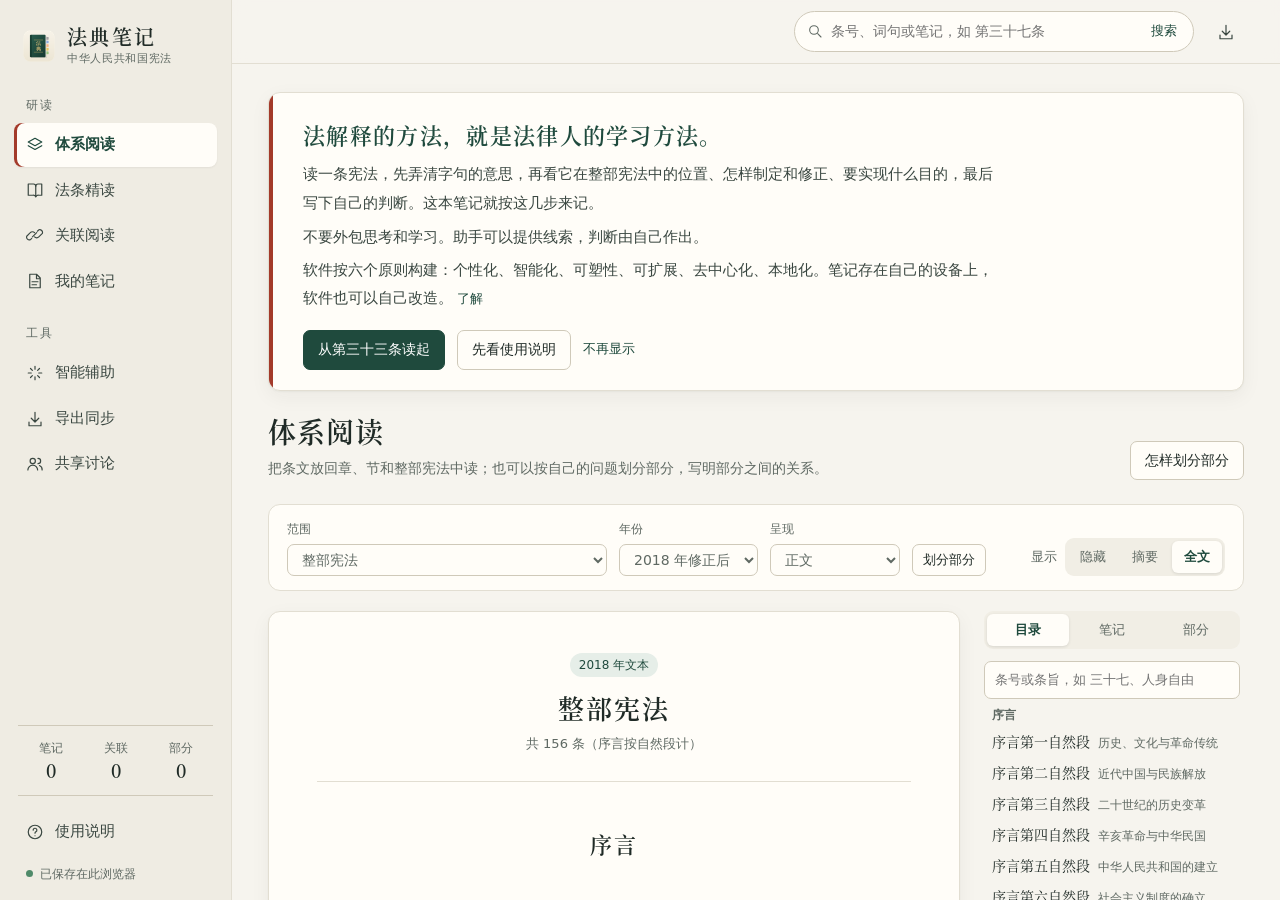
==== index.html @ eb924634 "法典笔记 20261018-r3" ====
<!doctype html><html lang="zh-CN"><meta charset="utf-8"><meta name="viewport" content="width=device-width,initial-scale=1"><meta http-equiv="refresh" content="0;url=./demo/法典笔记.html"><title>打开法典笔记</title><style>body{max-width:640px;margin:80px auto;padding:24px;background:#f6f4ee;color:#1f4a3d;font:18px/1.8 sans-serif}a{color:inherit}</style><h1>法典笔记</h1><p><a href="./demo/法典笔记.html">点击进入个人法典笔记</a></p><p>如内置浏览器不支持直接打开本地文件，请双击 demo 文件夹中的「打开演示.command」，通过本机网址进入。</p></html>
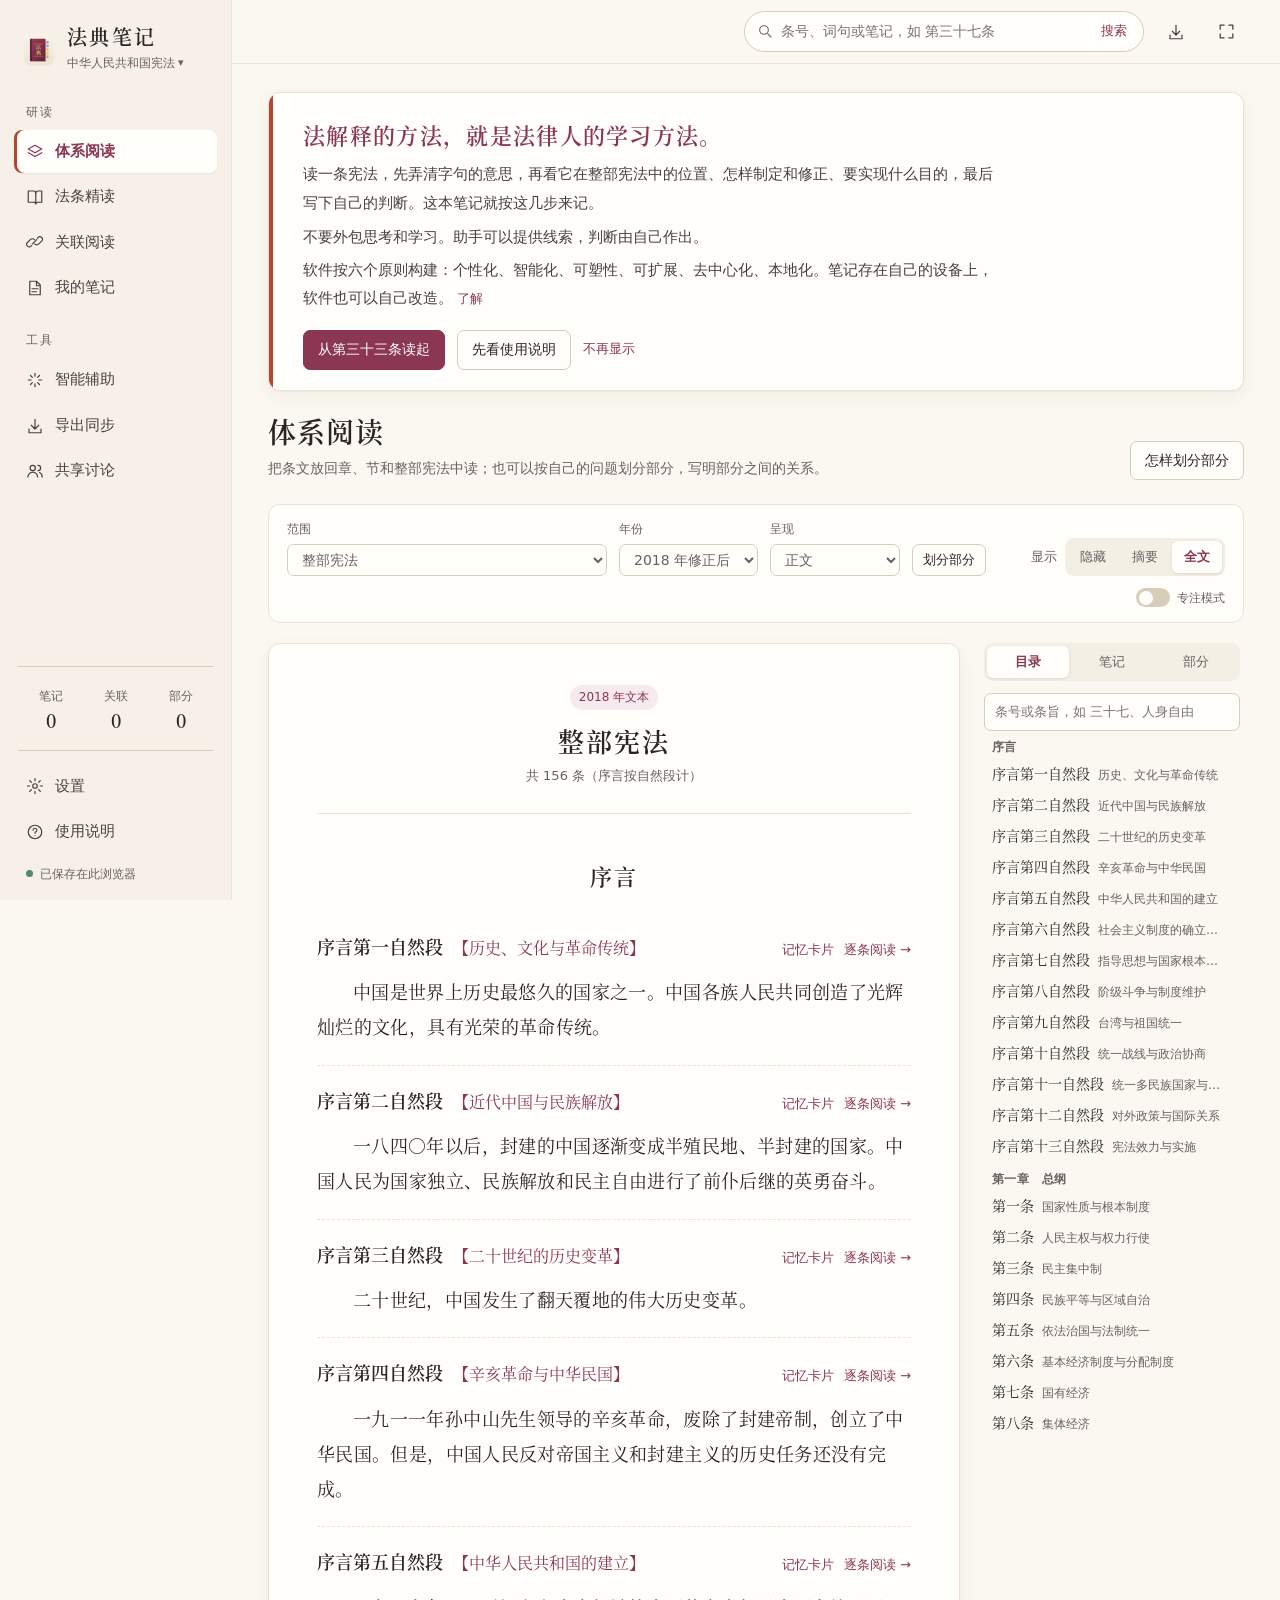
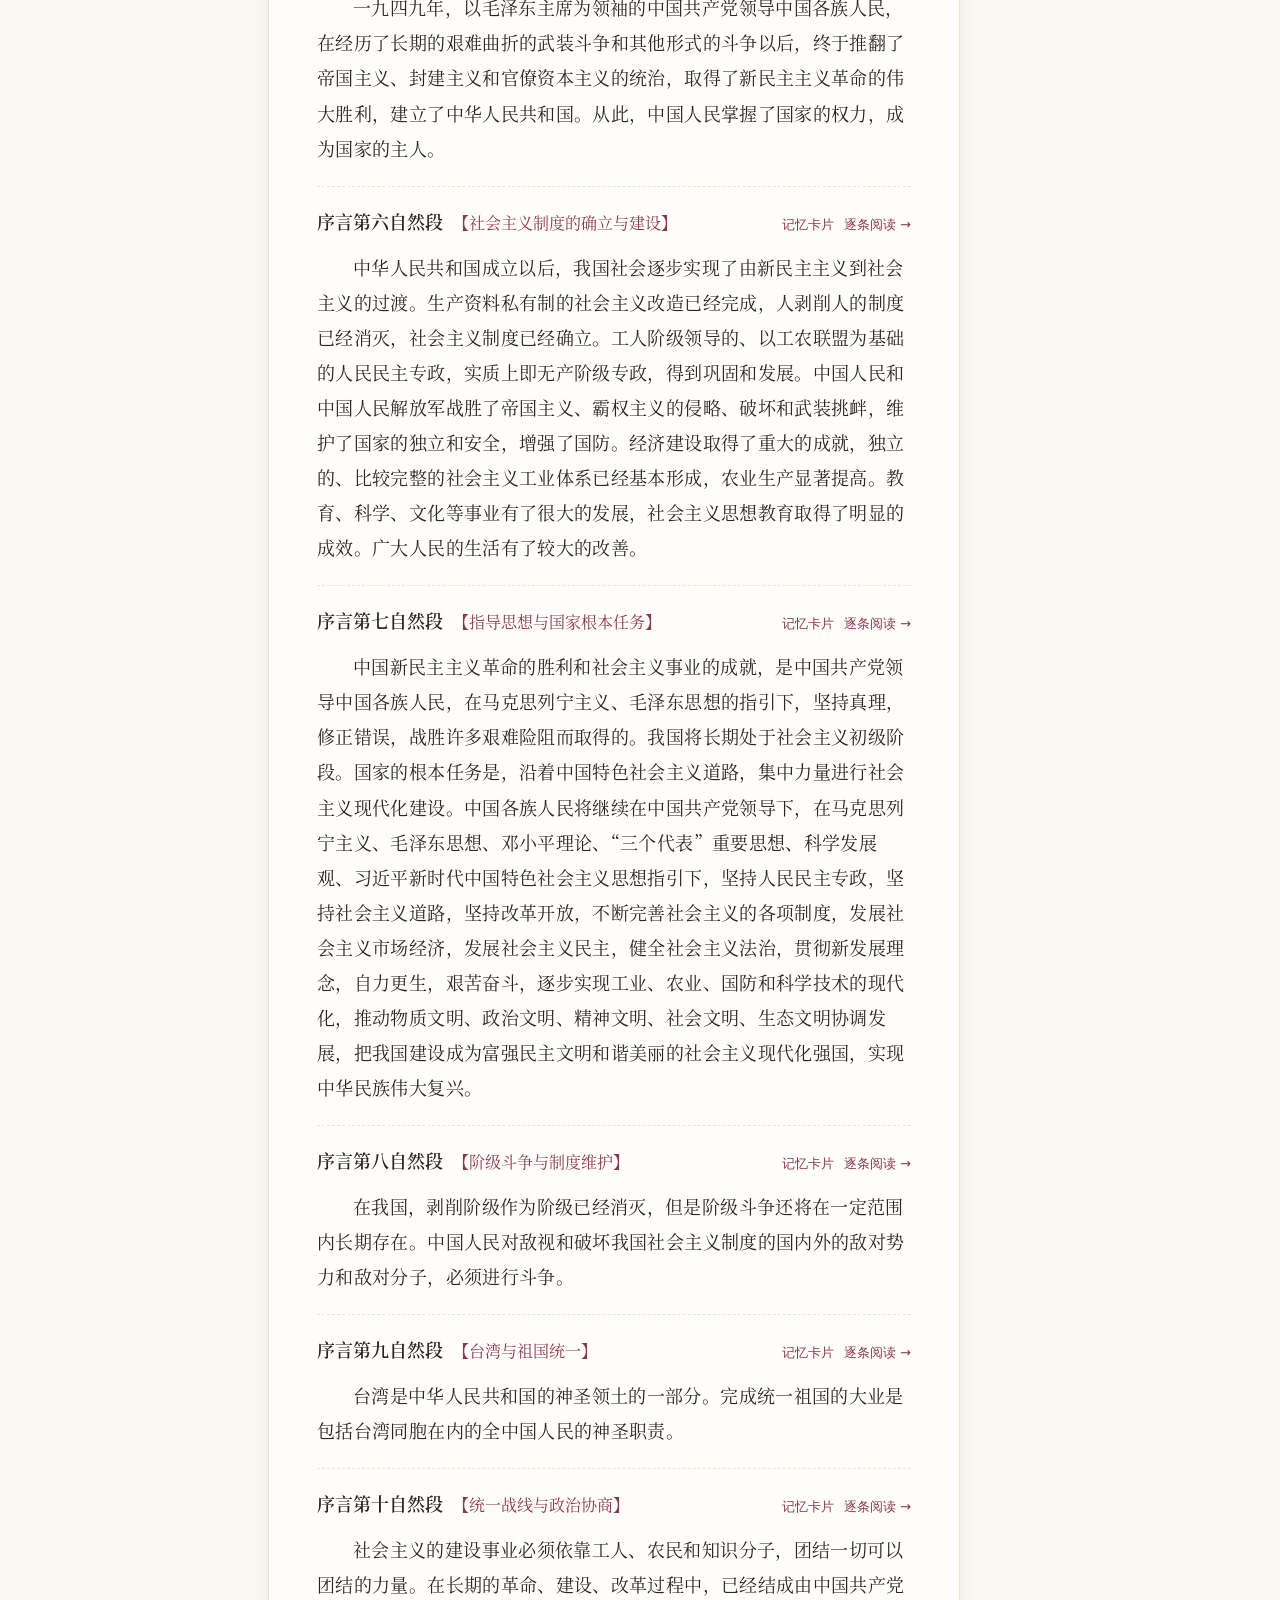
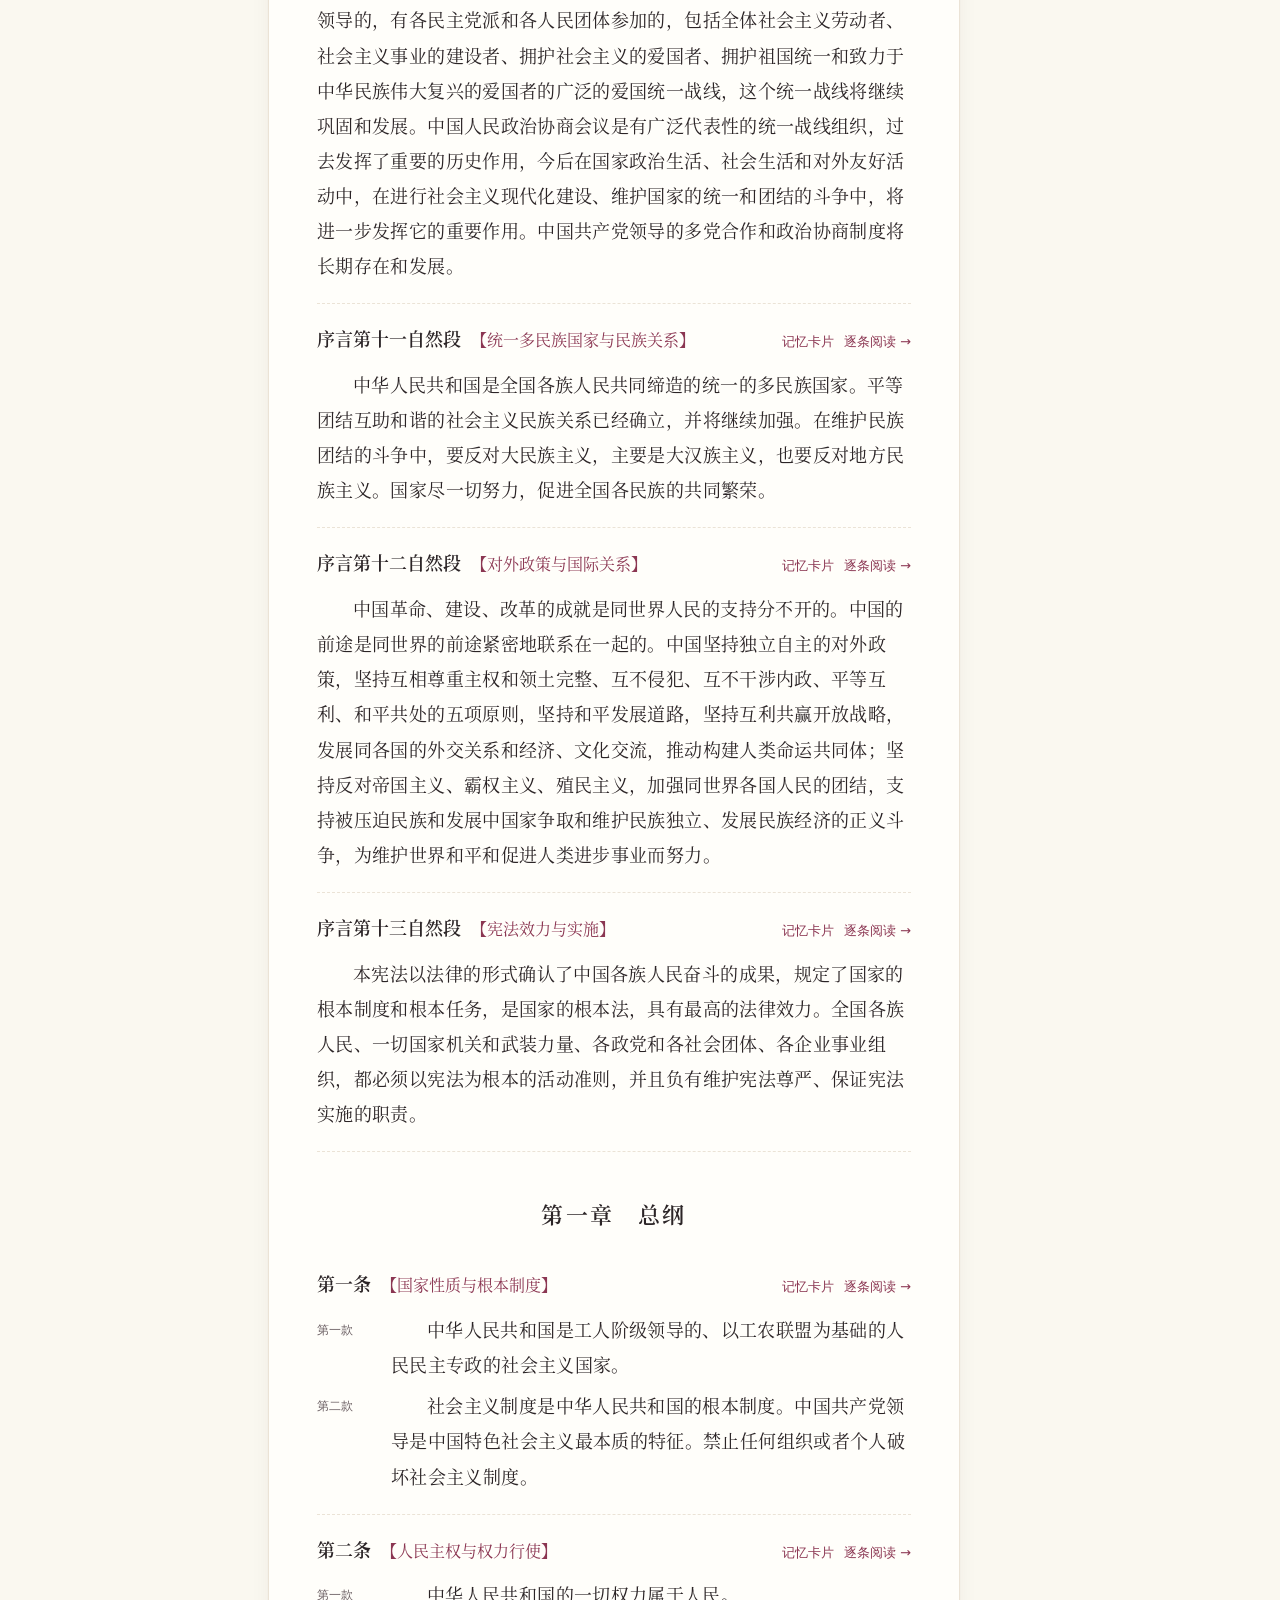
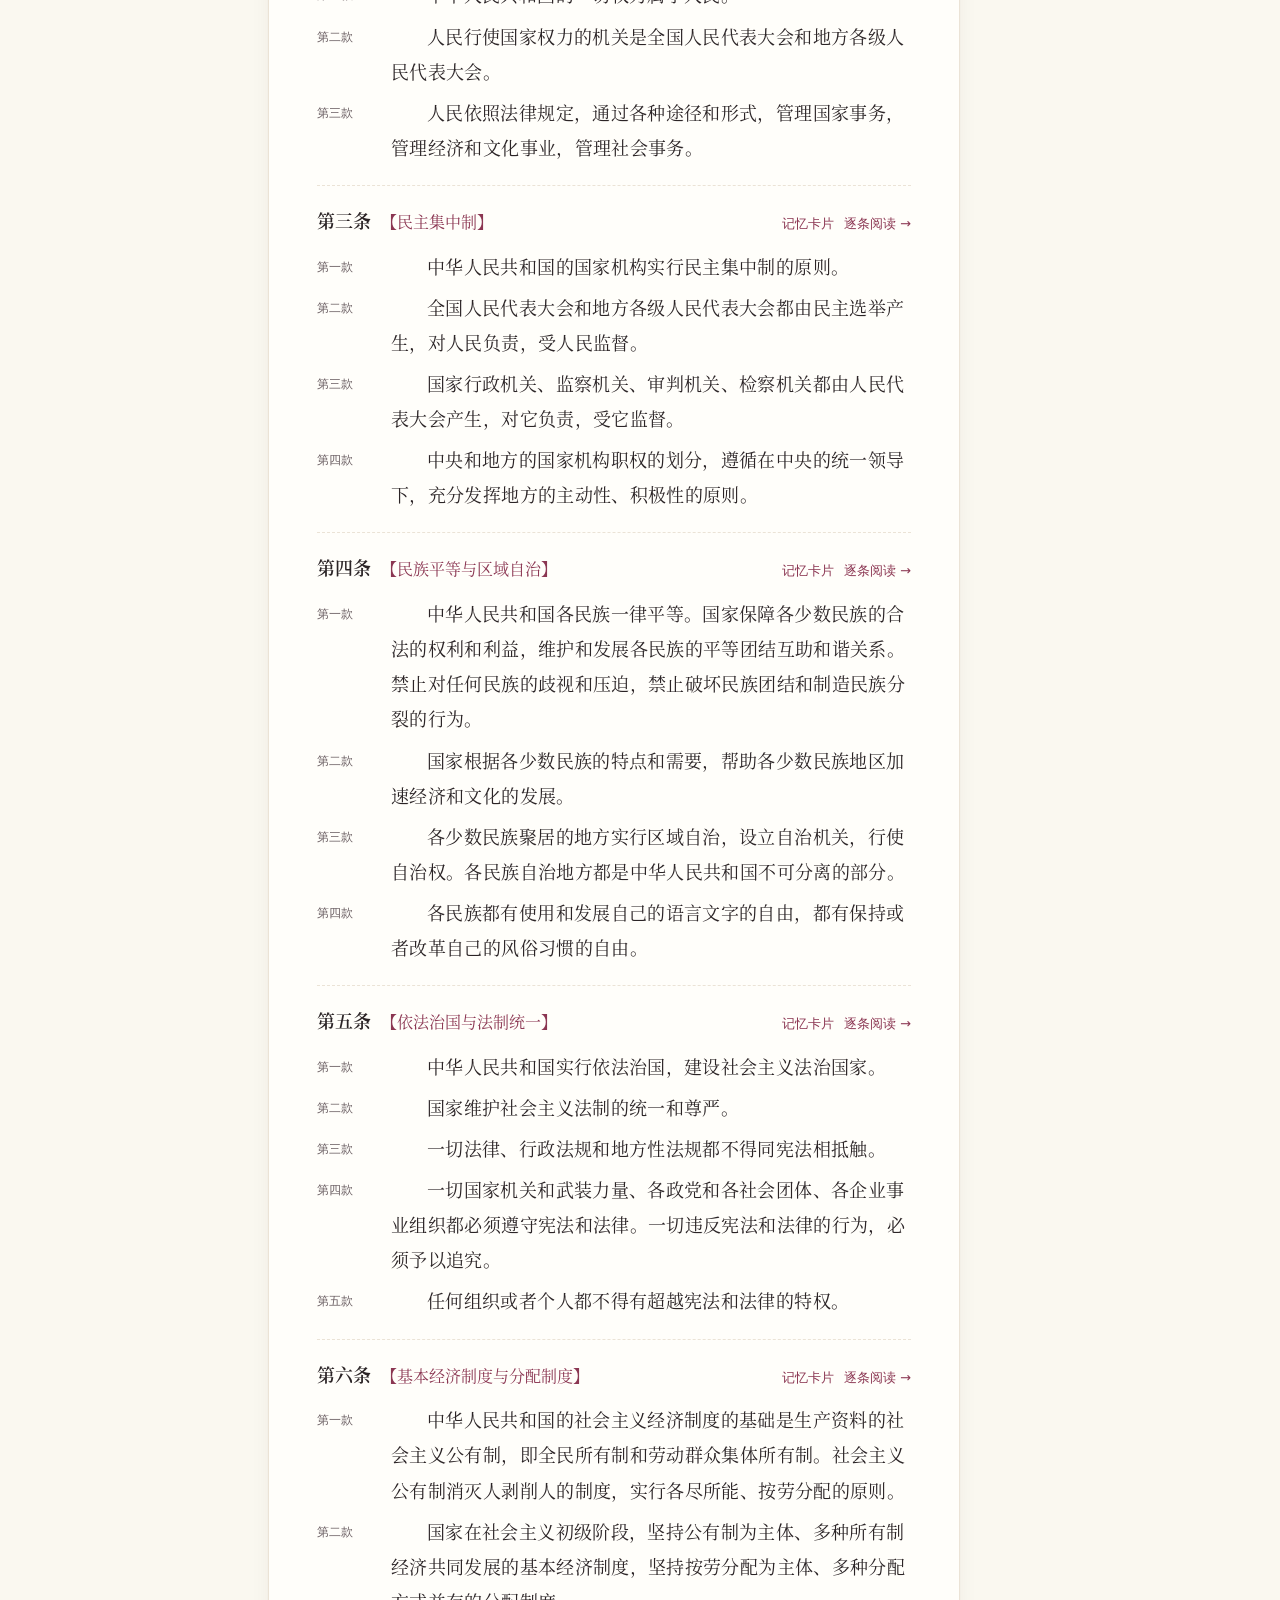
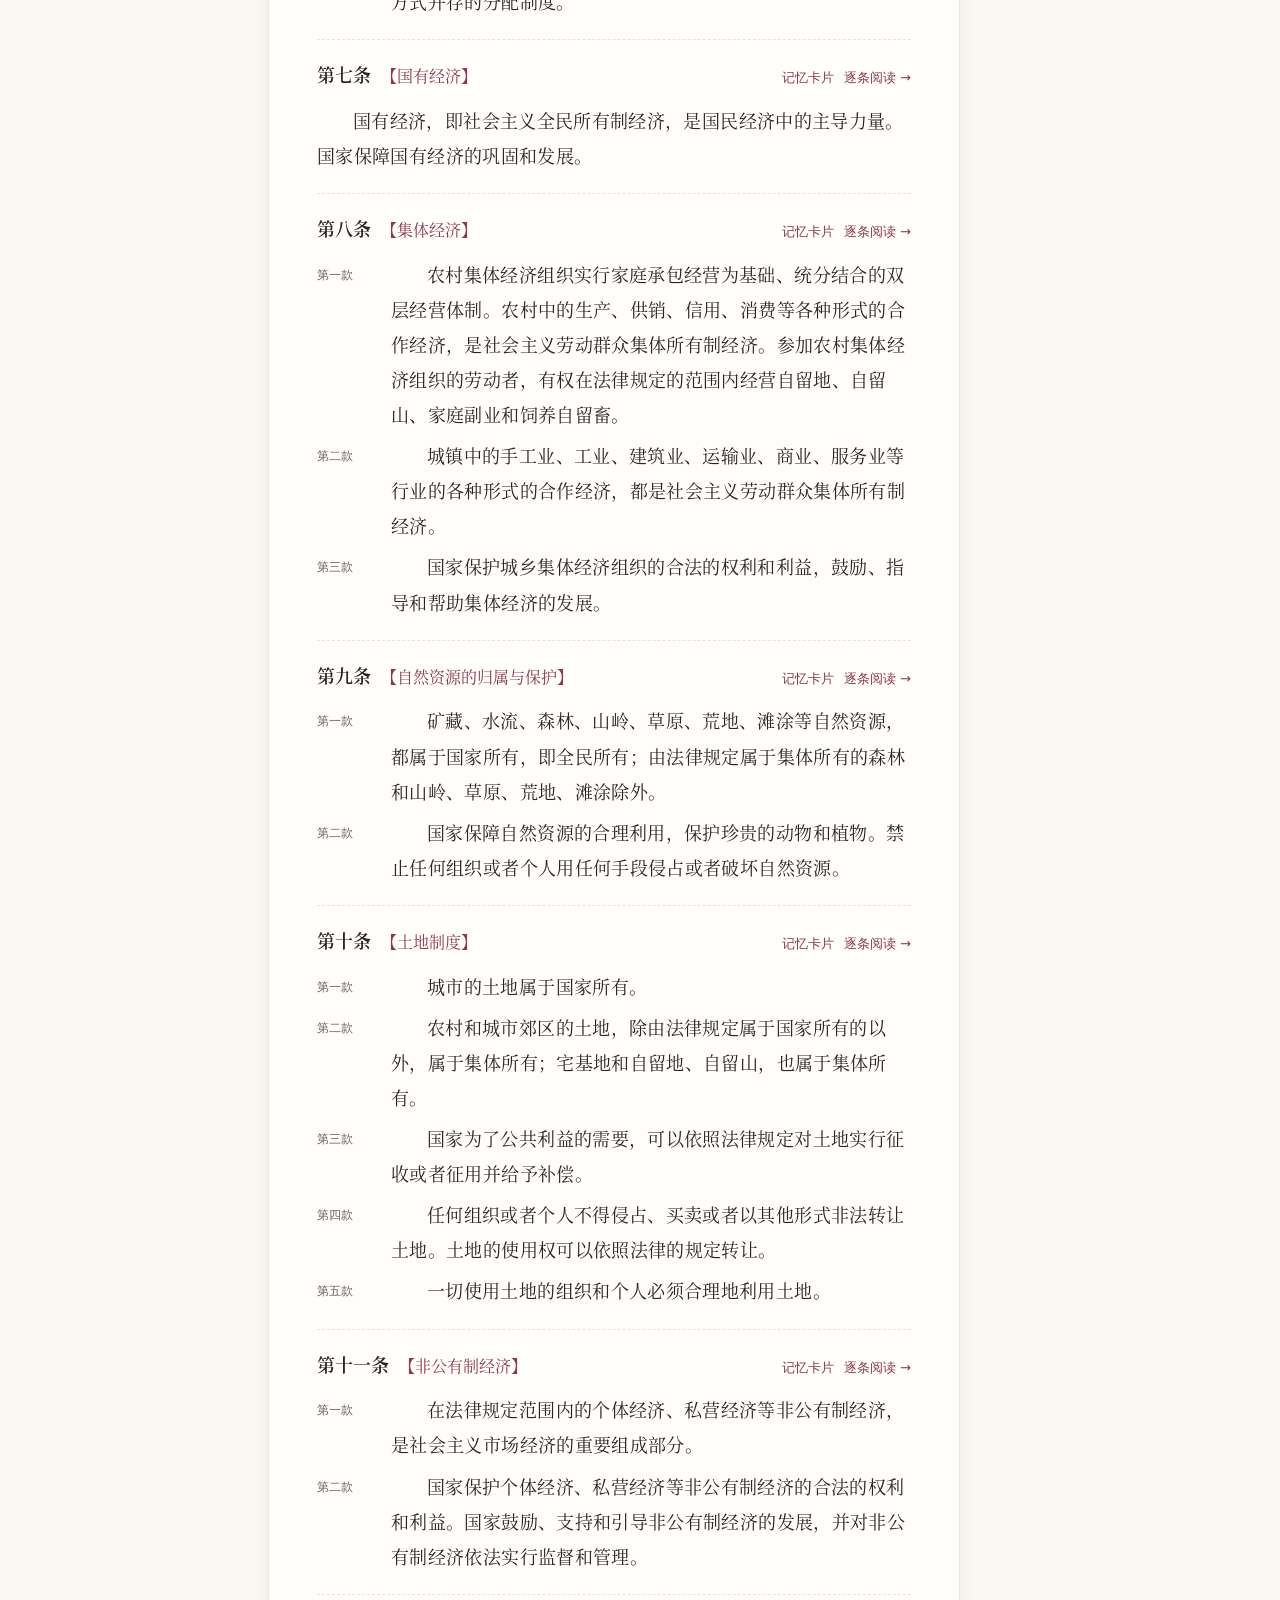
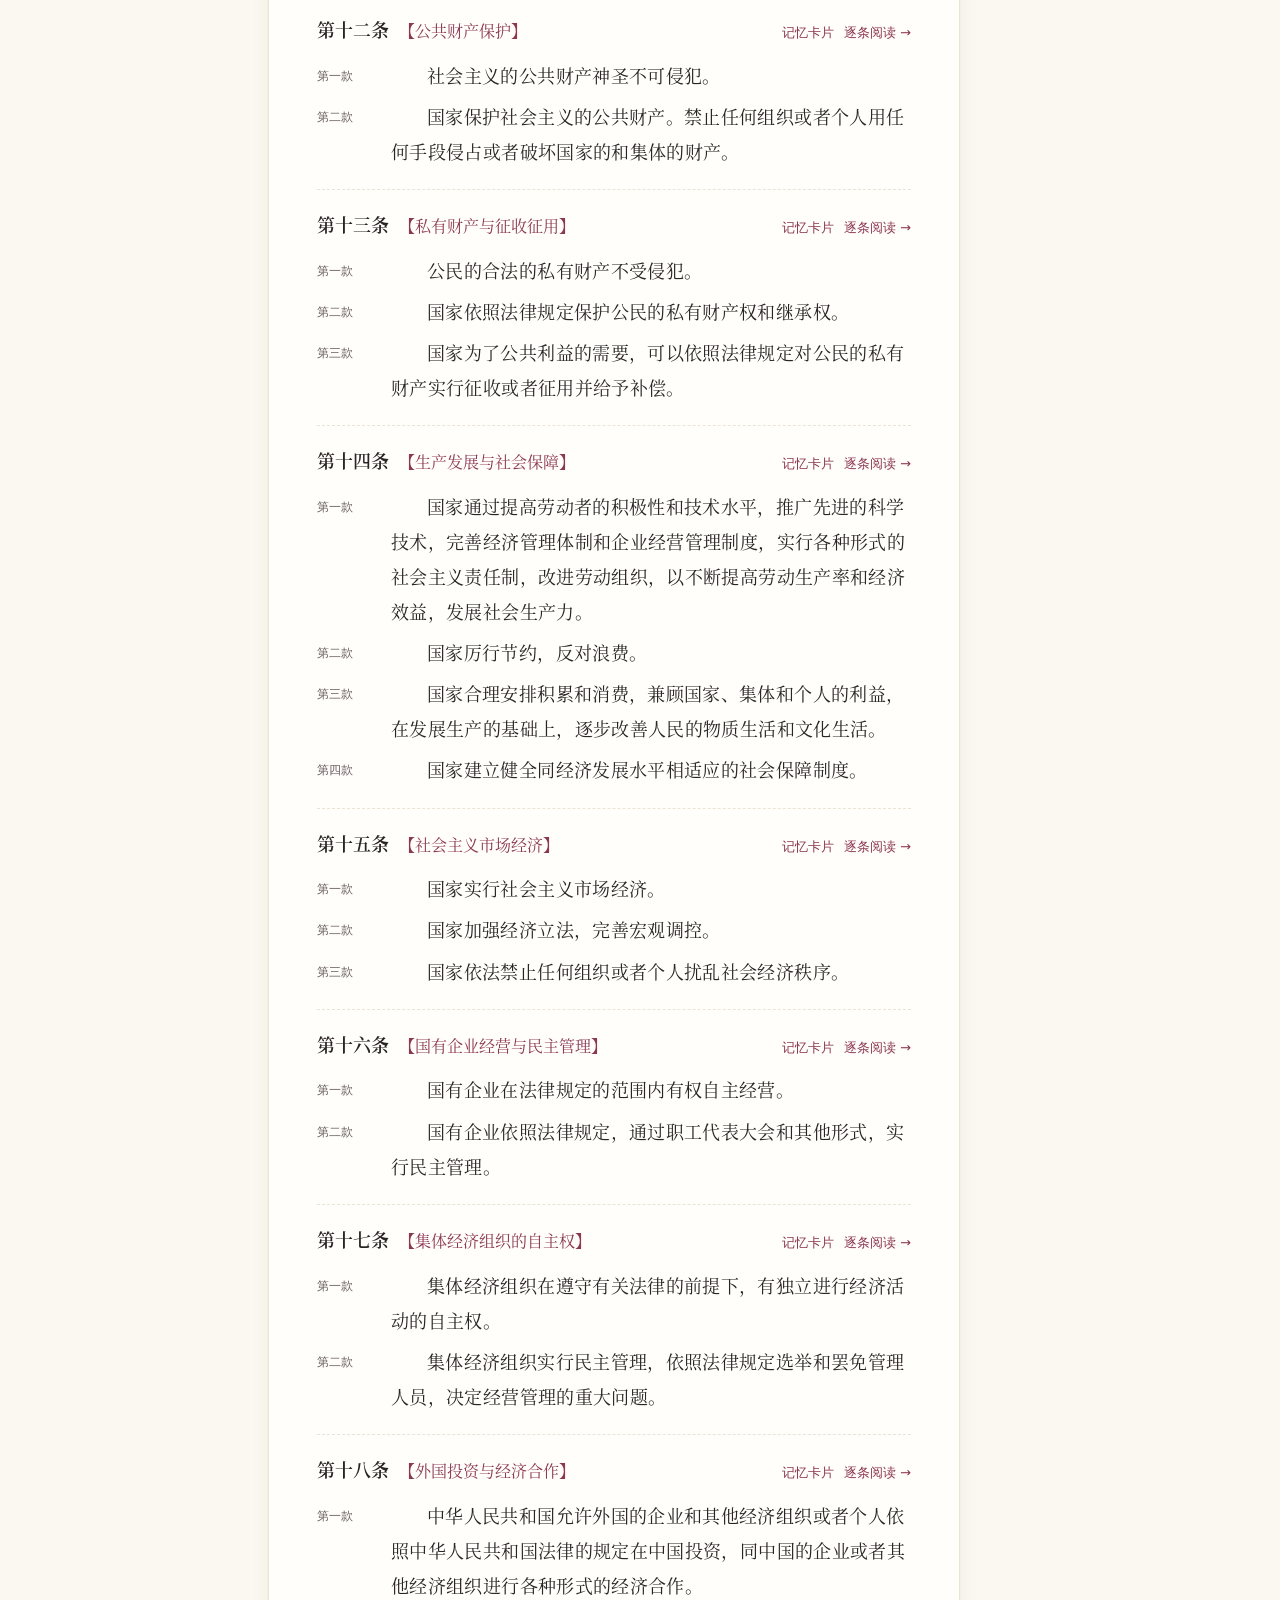
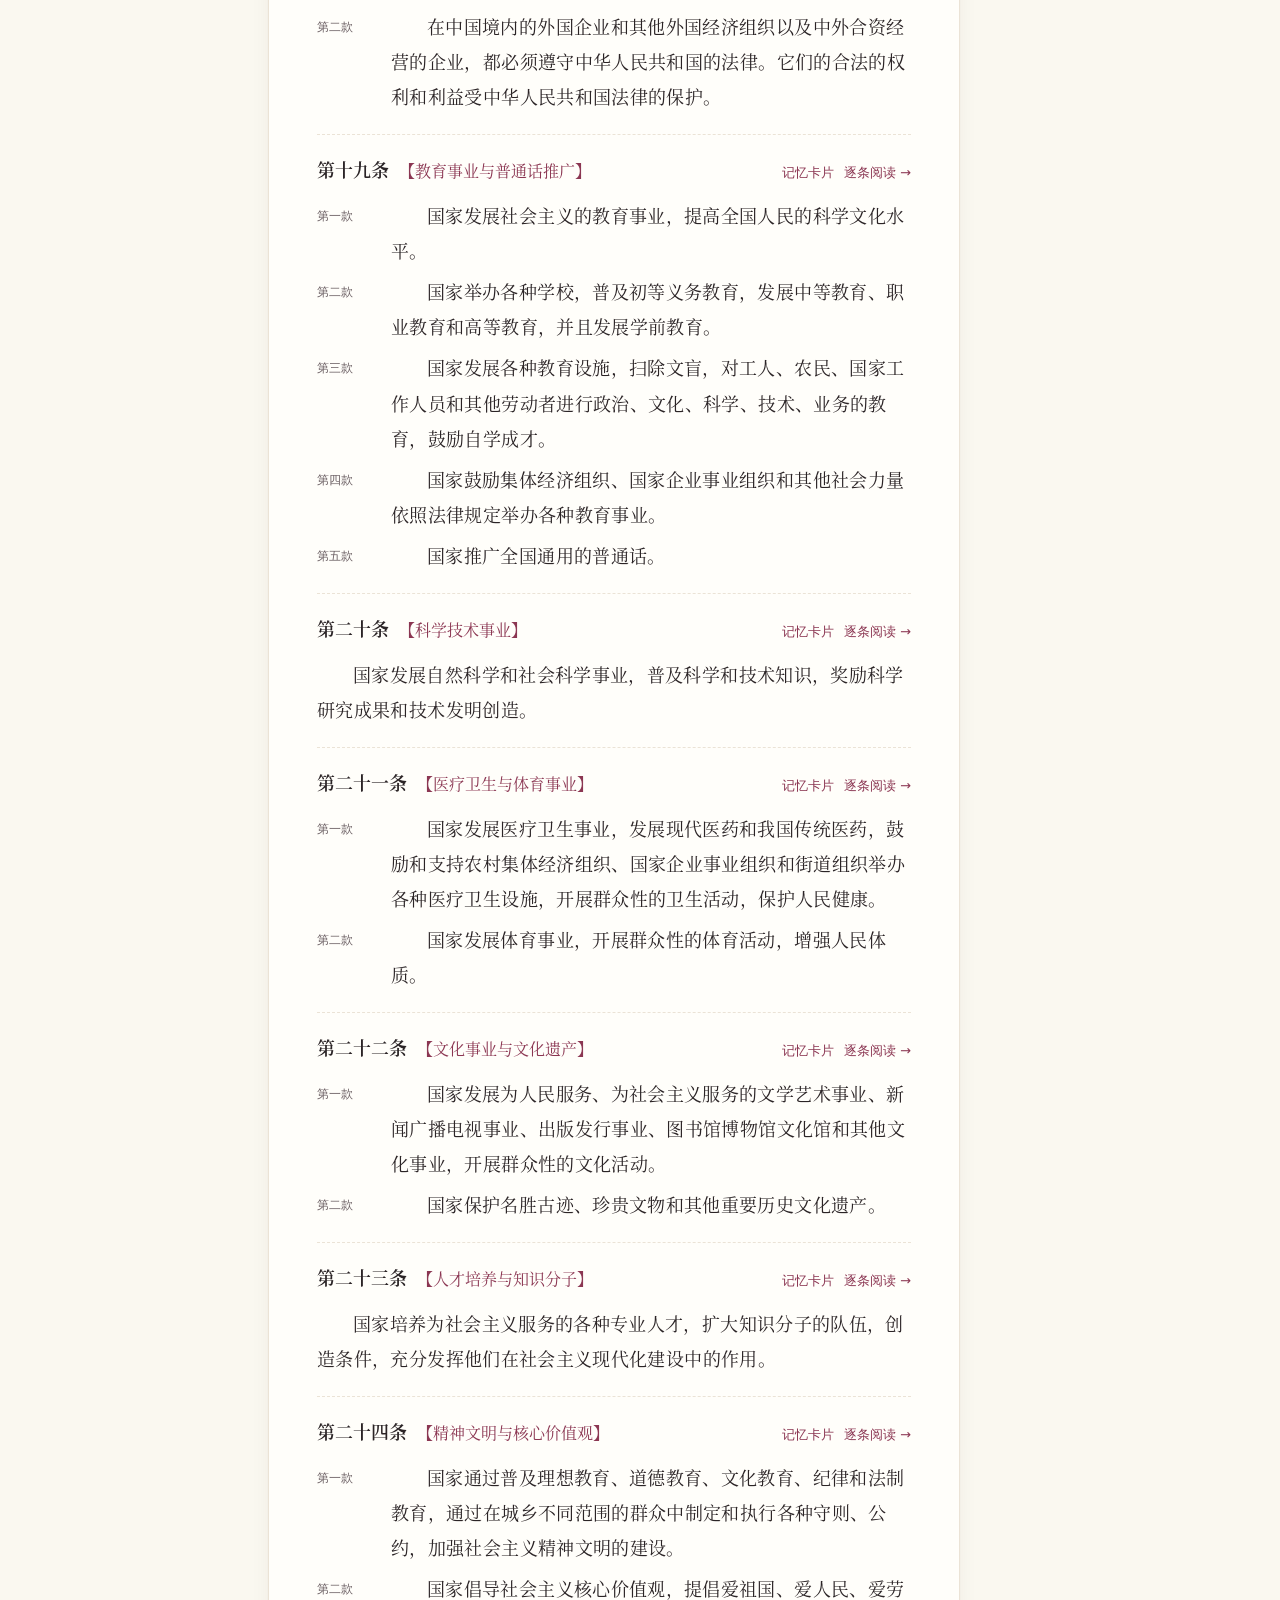
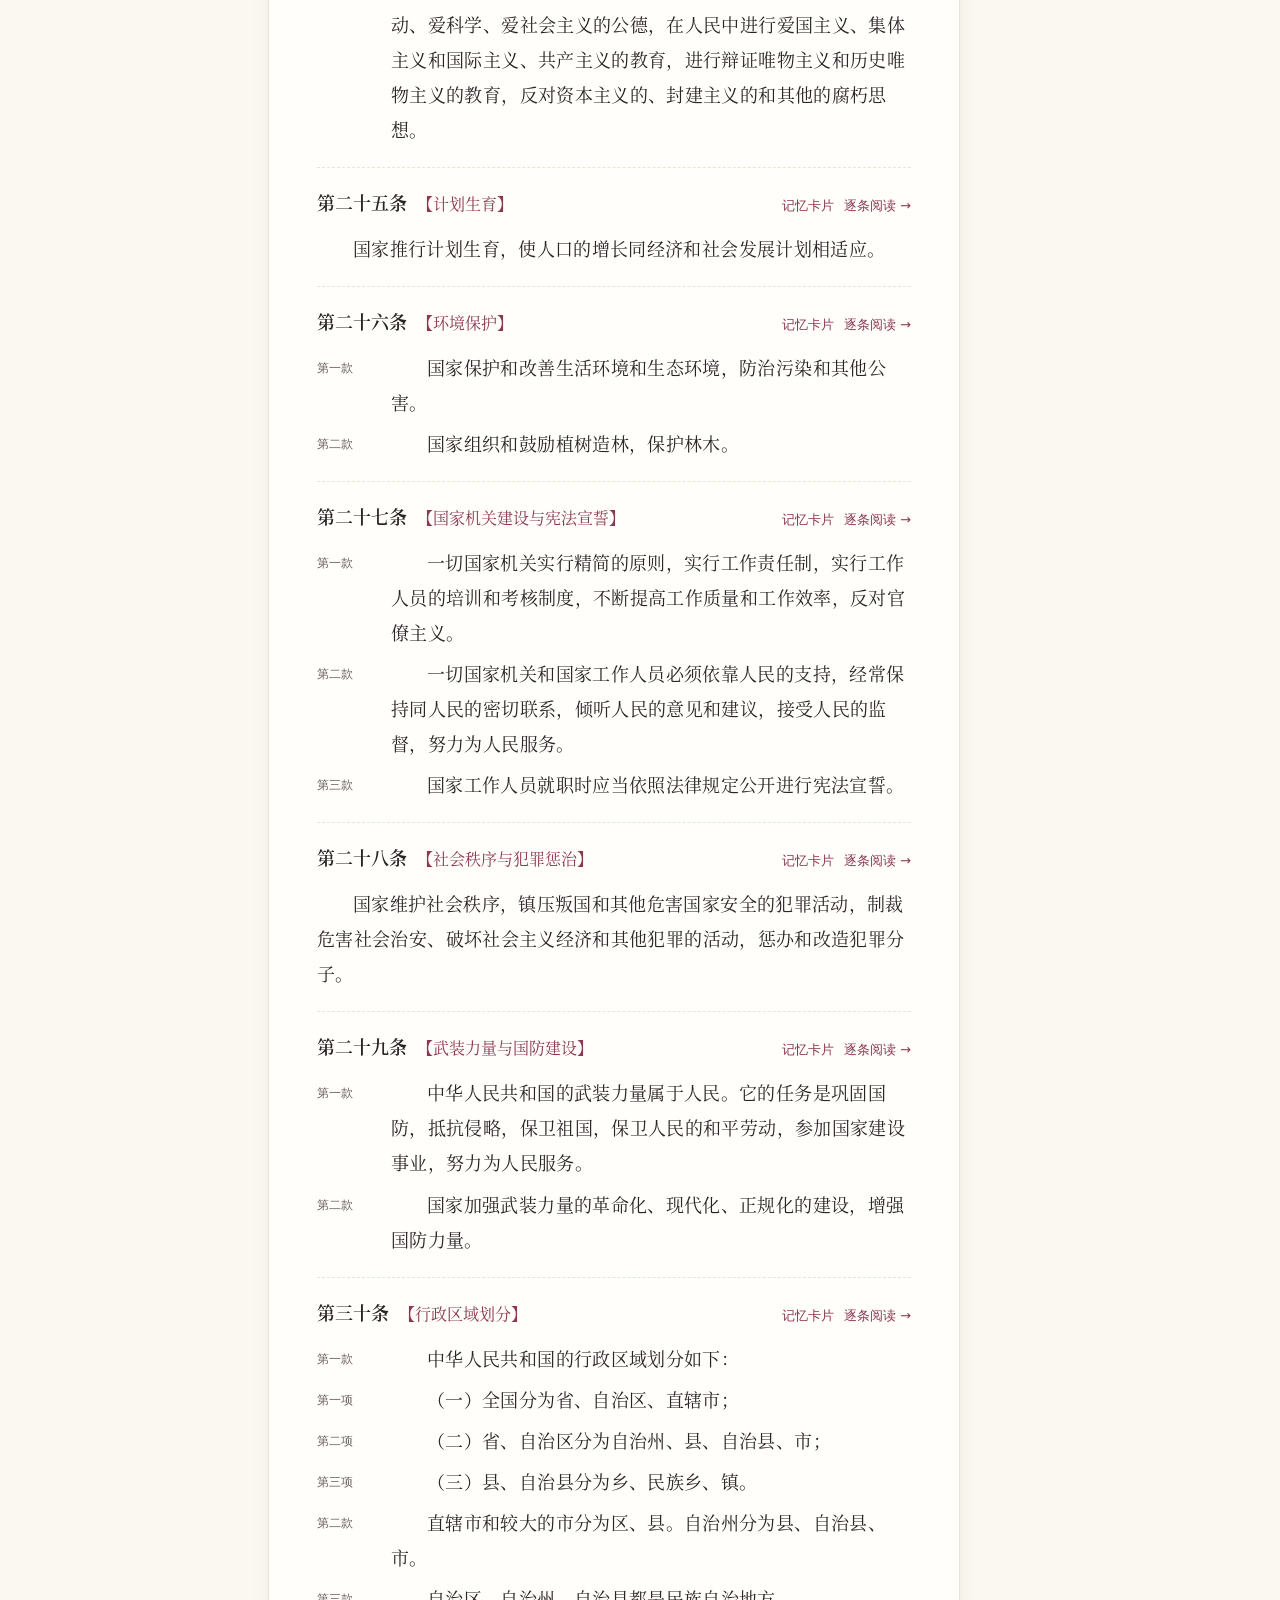
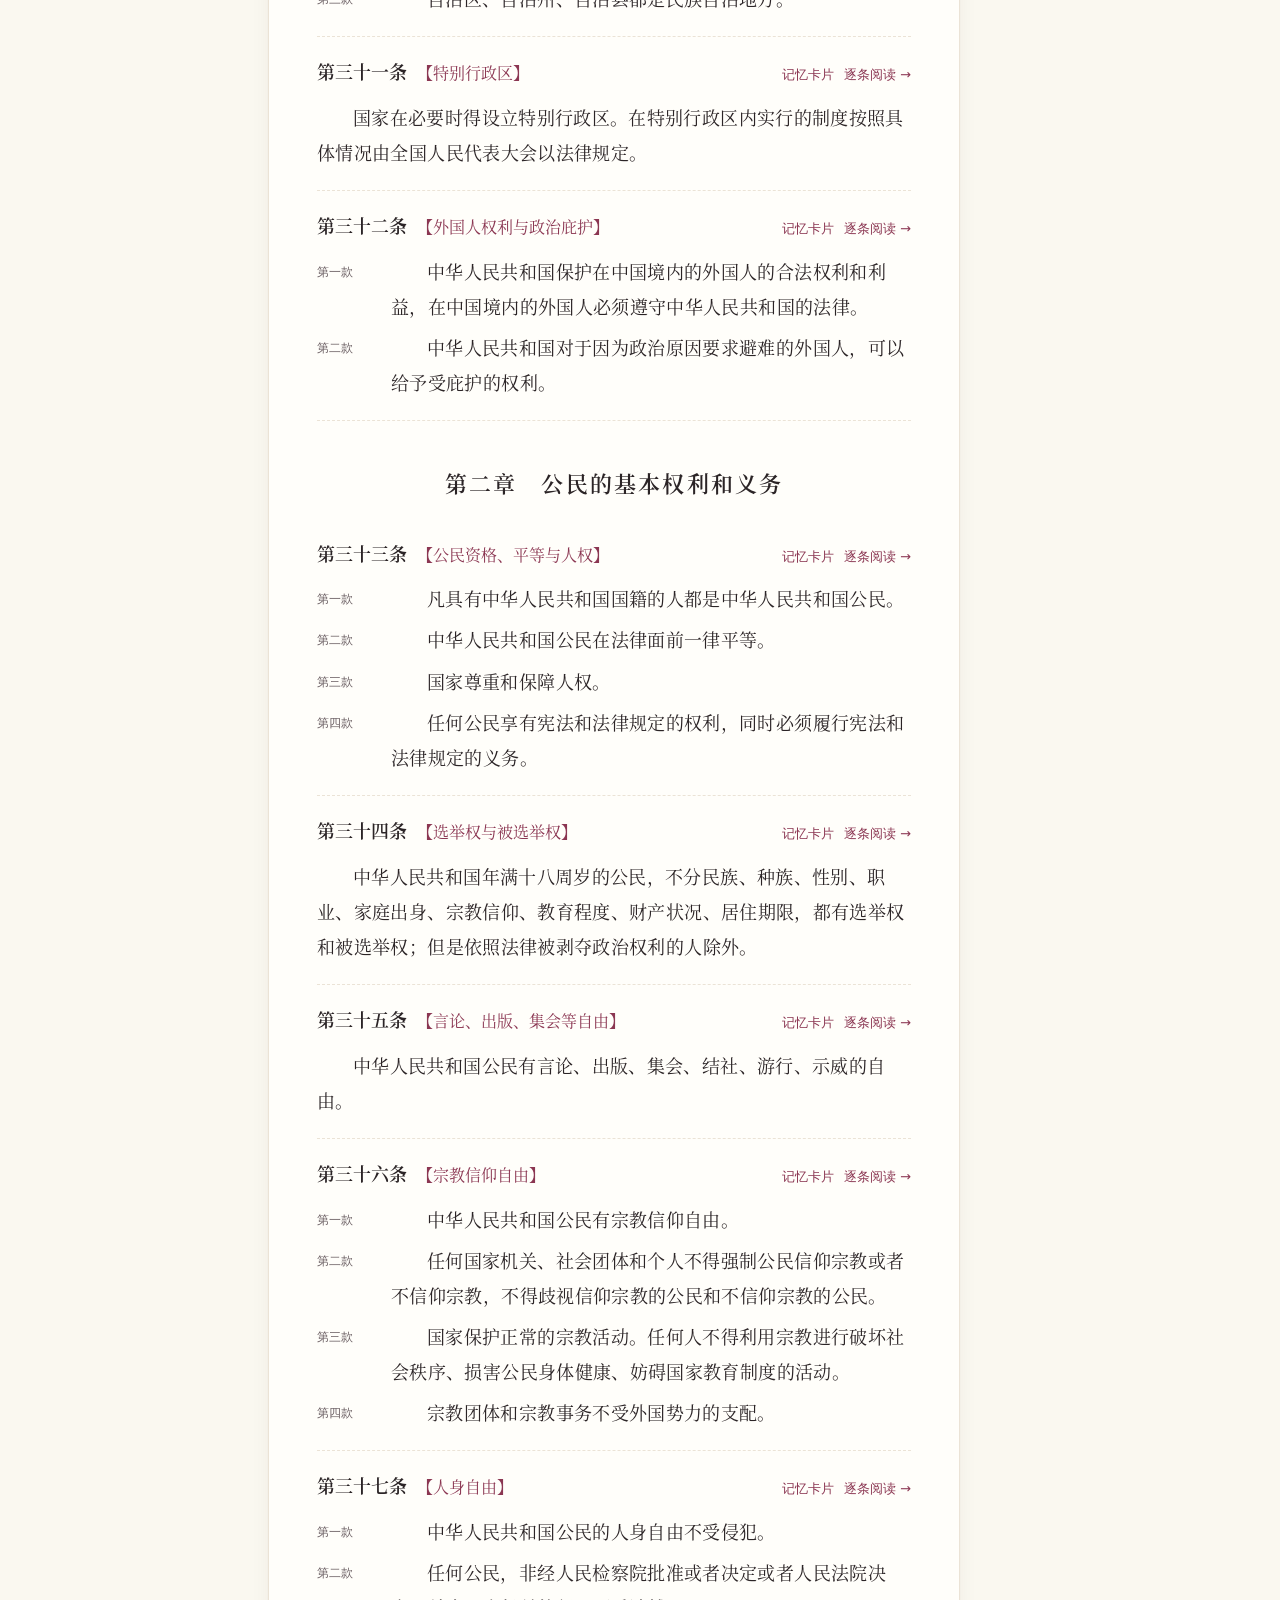
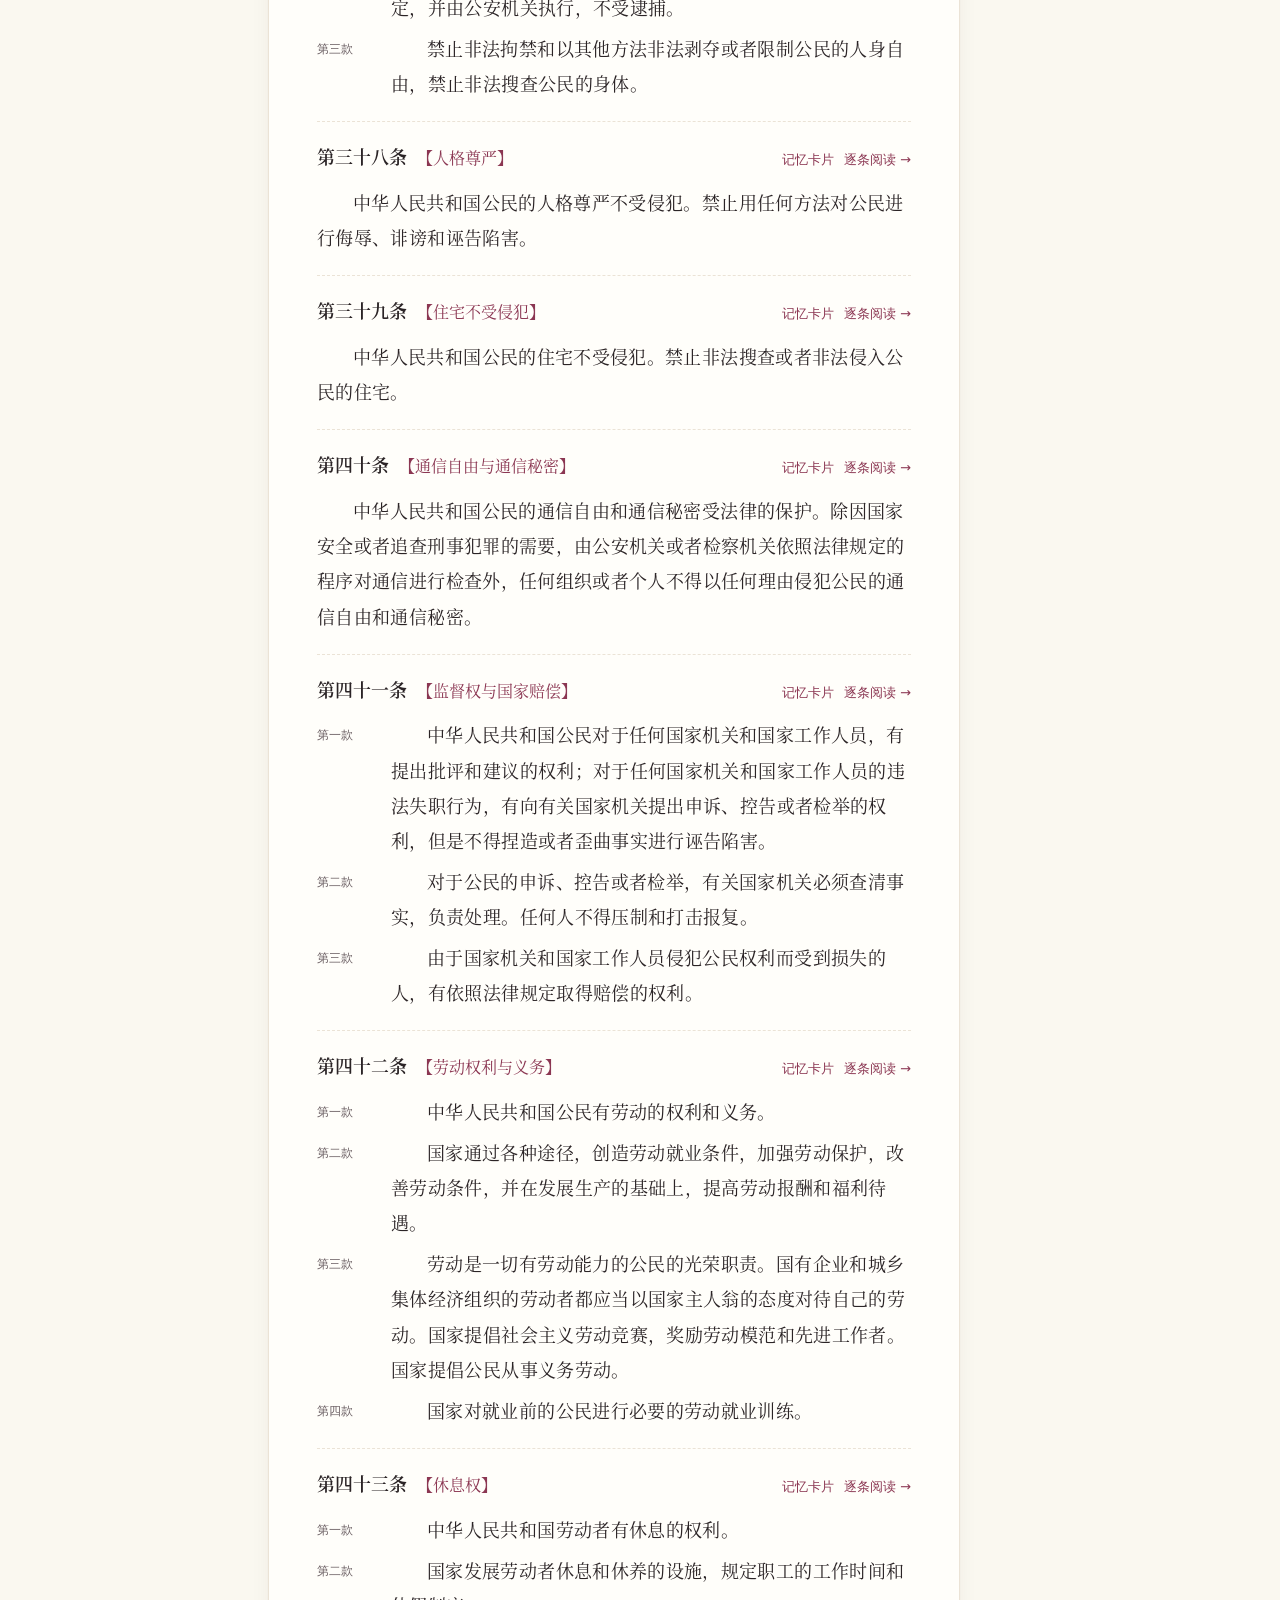
==== commit 08c4f4a0: "法典笔记 20261030-r4：一个应用含三部法典、附件导入、划重点、设置页、暗夜华政" ====
--- a/index.html
+++ b/index.html
@@ -1 +1 @@
-<!doctype html><html lang="zh-CN"><meta charset="utf-8"><meta name="viewport" content="width=device-width,initial-scale=1"><meta http-equiv="refresh" content="0;url=./demo/法典笔记.html"><title>打开法典笔记</title><style>body{max-width:640px;margin:80px auto;padding:24px;background:#f6f4ee;color:#1f4a3d;font:18px/1.8 sans-serif}a{color:inherit}</style><h1>法典笔记</h1><p><a href="./demo/法典笔记.html">点击进入个人法典笔记</a></p><p>如内置浏览器不支持直接打开本地文件，请双击 demo 文件夹中的「打开演示.command」，通过本机网址进入。</p></html>+<!doctype html><html lang="zh-CN"><meta charset="utf-8"><meta name="viewport" content="width=device-width,initial-scale=1"><meta http-equiv="refresh" content="0;url=./demo/法典笔记.html"><title>打开法典笔记</title><style>body{max-width:640px;margin:80px auto;padding:24px;background:#faf8f0;color:#8b3652;font:18px/1.8 sans-serif}a{color:inherit}</style><h1>法典笔记</h1><p><a href="./demo/法典笔记.html">点击进入个人法典笔记</a></p><p>如内置浏览器不支持直接打开本地文件，请双击 demo 文件夹中的「打开演示.command」，通过本机网址进入。</p></html>
